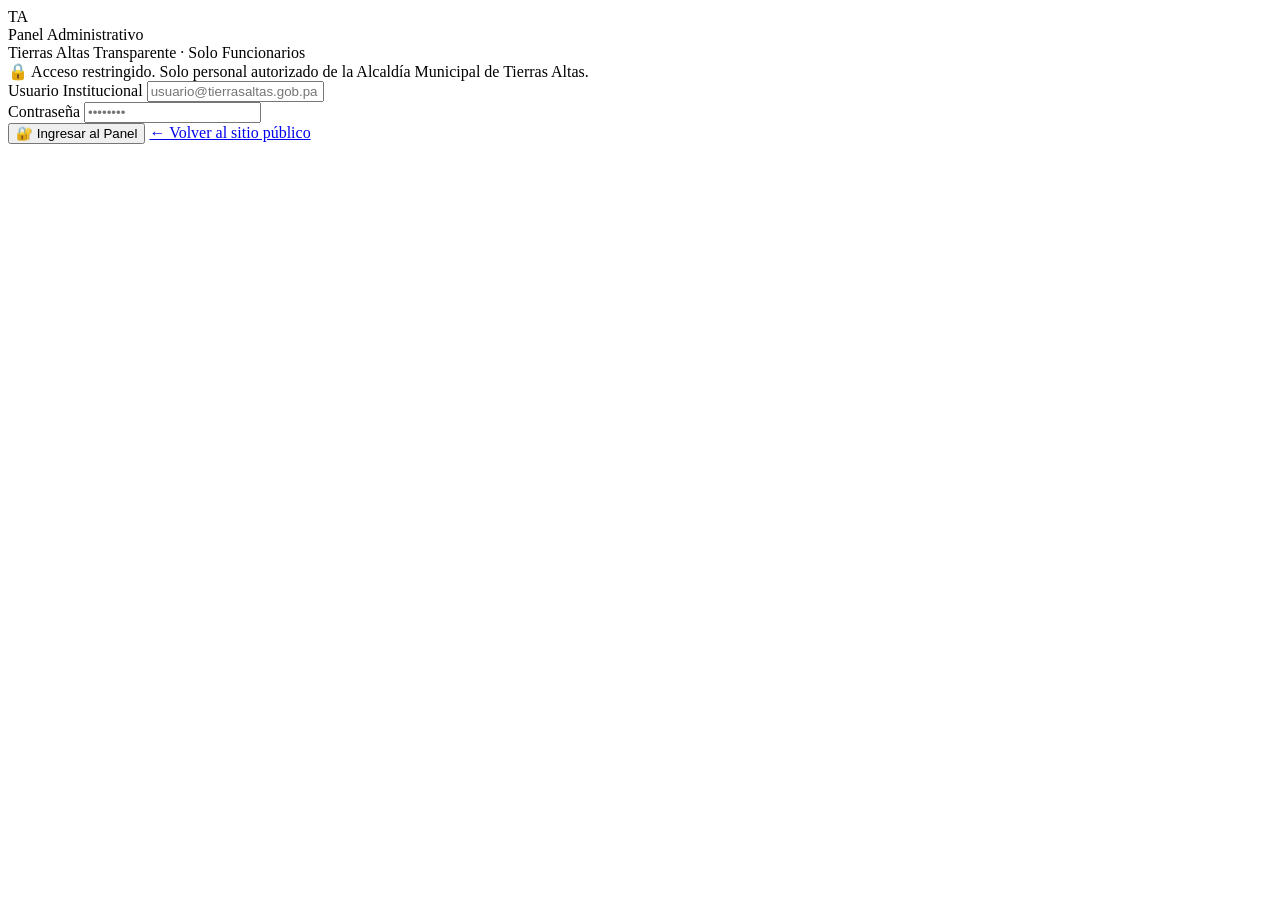
==== admin/index.html @ c55354de "Add files via upload" ====
<!DOCTYPE html>
<html lang="es">
<head>
  <meta charset="UTF-8">
  <meta name="viewport" content="width=device-width, initial-scale=1.0">
  <meta name="robots" content="noindex, nofollow">
  <title>Panel Administrativo — Tierras Altas Transparente</title>
  <link rel="preconnect" href="https://fonts.googleapis.com">
  <link href="https://fonts.googleapis.com/css2?family=Fraunces:ital,wght@0,600;0,700;1,300&family=DM+Sans:wght@300;400;500;600&display=swap" rel="stylesheet">
  <link rel="stylesheet" href="css/admin.css">
</head>
<body class="admin-body">

  <!-- LOGIN SCREEN -->
  <div class="admin-login" id="adminLogin">
    <div class="login-card">
      <div class="login-logo">
        <div class="nav-escudo">TA</div>
        <div>
          <div class="login-title">Panel Administrativo</div>
          <div class="login-sub">Tierras Altas Transparente · Solo Funcionarios</div>
        </div>
      </div>
      <div class="login-warning">
        🔒 Acceso restringido. Solo personal autorizado de la Alcaldía Municipal de Tierras Altas.
      </div>
      <div class="login-form">
        <div class="lf-group">
          <label class="lf-label" for="admin-user">Usuario Institucional</label>
          <input class="lf-input" type="text" id="admin-user" placeholder="usuario@tierrasaltas.gob.pa" autocomplete="username">
        </div>
        <div class="lf-group">
          <label class="lf-label" for="admin-pass">Contraseña</label>
          <input class="lf-input" type="password" id="admin-pass" placeholder="••••••••" autocomplete="current-password">
        </div>
        <div class="lf-error" id="login-error"></div>
        <button class="lf-btn" onclick="adminLogin()">🔐 Ingresar al Panel</button>
        <a href="../index.html" class="lf-back">← Volver al sitio público</a>
      </div>
    </div>
  </div>

  <!-- ADMIN DASHBOARD -->
  <div class="admin-dashboard" id="adminDashboard" style="display:none">

    <!-- SIDEBAR -->
    <aside class="admin-sidebar" id="adminSidebar">
      <div class="sidebar-brand">
        <div class="nav-escudo sm">TA</div>
        <div class="sidebar-brand-text">
          <span class="sb-title">Admin Panel</span>
          <span class="sb-sub">Tierras Altas</span>
        </div>
      </div>

      <nav class="sidebar-nav" aria-label="Menú de administración">
        <div class="sidebar-section-label">Principal</div>
        <a class="sidebar-link active" href="#" onclick="showTab('dashboard', this)" data-tab="dashboard">
          <span class="sl-icon">📊</span> Dashboard
        </a>
        <a class="sidebar-link" href="#" onclick="showTab('presupuesto', this)" data-tab="presupuesto">
          <span class="sl-icon">💰</span> Presupuesto
        </a>
        <a class="sidebar-link" href="#" onclick="showTab('proyectos', this)" data-tab="proyectos">
          <span class="sl-icon">🏗️</span> Proyectos
        </a>

        <div class="sidebar-section-label">Ciudadanía</div>
        <a class="sidebar-link" href="#" onclick="showTab('propuestas', this)" data-tab="propuestas">
          <span class="sl-icon">💡</span> Propuestas
          <span class="sl-badge" id="badge-propuestas">4</span>
        </a>
        <a class="sidebar-link" href="#" onclick="showTab('quejas', this)" data-tab="quejas">
          <span class="sl-icon">🚨</span> Quejas 311
          <span class="sl-badge red" id="badge-quejas">2</span>
        </a>
        <a class="sidebar-link" href="#" onclick="showTab('tramites', this)" data-tab="tramites">
          <span class="sl-icon">📋</span> Trámites
        </a>

        <div class="sidebar-section-label">Rendición</div>
        <a class="sidebar-link" href="#" onclick="showTab('promesas', this)" data-tab="promesas">
          <span class="sl-icon">✅</span> Promesas
        </a>
        <a class="sidebar-link" href="#" onclick="showTab('usuarios', this)" data-tab="usuarios">
          <span class="sl-icon">👥</span> Usuarios Admin
        </a>

        <div class="sidebar-divider"></div>
        <a class="sidebar-link" href="../index.html" target="_blank">
          <span class="sl-icon">🌐</span> Ver Sitio Público
        </a>
        <a class="sidebar-link danger" href="#" onclick="adminLogout()">
          <span class="sl-icon">🚪</span> Cerrar Sesión
        </a>
      </nav>
    </aside>

    <!-- MAIN CONTENT -->
    <main class="admin-main" id="adminMain">

      <!-- TOP BAR -->
      <header class="admin-topbar">
        <div class="topbar-left">
          <button class="sidebar-toggle" onclick="toggleSidebar()" aria-label="Alternar menú">☰</button>
          <div class="topbar-breadcrumb" id="topbarBreadcrumb">Dashboard</div>
        </div>
        <div class="topbar-right">
          <div class="topbar-date" id="topbarDate"></div>
          <div class="admin-avatar" title="Funcionario activo">A</div>
        </div>
      </header>

      <!-- TAB: DASHBOARD -->
      <div class="admin-tab" id="tab-dashboard">
        <div class="tab-header">
          <h1 class="tab-title">Dashboard General</h1>
          <p class="tab-sub">Resumen de actividad de la plataforma en tiempo real.</p>
        </div>

        <div class="admin-kpi-grid">
          <div class="admin-kpi"><div class="akpi-num">B/.2.43M</div><div class="akpi-label">Presupuesto Total</div><div class="akpi-sub">47.3% ejecutado</div></div>
          <div class="admin-kpi"><div class="akpi-num">18</div><div class="akpi-label">Proyectos Activos</div><div class="akpi-sub">5 en construcción</div></div>
          <div class="admin-kpi orange"><div class="akpi-num">4</div><div class="akpi-label">Propuestas Pendientes</div><div class="akpi-sub">Requieren revisión</div></div>
          <div class="admin-kpi red"><div class="akpi-num">2</div><div class="akpi-label">Quejas Sin Asignar</div><div class="akpi-sub">Prioridad alta</div></div>
        </div>

        <div class="admin-row">
          <div class="admin-card half">
            <div class="ac-title">📋 Actividad Reciente</div>
            <div class="activity-list">
              <div class="activity-item"><span class="ai-dot green"></span><div><div class="ai-text">OC-2026-0043 aprobada por Contraloría</div><div class="ai-time">Hace 2h</div></div></div>
              <div class="activity-item"><span class="ai-dot orange"></span><div><div class="ai-text">Propuesta nueva: "Centro Reciclaje Volcán"</div><div class="ai-time">Hace 4h</div></div></div>
              <div class="activity-item"><span class="ai-dot red"></span><div><div class="ai-text">Queja #TAQ-2026-1038 sin asignar (Día 3)</div><div class="ai-time">Hace 6h</div></div></div>
              <div class="activity-item"><span class="ai-dot green"></span><div><div class="ai-text">Proyecto "Cancha Río Sereno" marcado Finalizado</div><div class="ai-time">Ayer</div></div></div>
              <div class="activity-item"><span class="ai-dot blue"></span><div><div class="ai-text">287 votos en propuesta de alumbrado</div><div class="ai-time">Ayer</div></div></div>
            </div>
          </div>
          <div class="admin-card half">
            <div class="ac-title">⚡ Acciones Rápidas</div>
            <div class="quick-actions">
              <button class="qa-btn" onclick="showTab('presupuesto', document.querySelector('[data-tab=presupuesto]'))">💰 Actualizar Datos Presupuestales</button>
              <button class="qa-btn" onclick="showTab('proyectos', document.querySelector('[data-tab=proyectos]'))">🏗️ Actualizar Estado de Proyectos</button>
              <button class="qa-btn orange" onclick="showTab('propuestas', document.querySelector('[data-tab=propuestas]'))">💡 Revisar 4 Propuestas Pendientes</button>
              <button class="qa-btn red" onclick="showTab('quejas', document.querySelector('[data-tab=quejas]'))">🚨 Asignar Quejas Urgentes (2)</button>
              <button class="qa-btn" onclick="showTab('promesas', document.querySelector('[data-tab=promesas]'))">✅ Actualizar Promesas de Gestión</button>
            </div>
          </div>
        </div>
      </div>

      <!-- TAB: PRESUPUESTO -->
      <div class="admin-tab" id="tab-presupuesto" style="display:none">
        <div class="tab-header">
          <h1 class="tab-title">Gestión de Presupuesto</h1>
          <p class="tab-sub">Actualiza los datos de IBI, PIOPS y ejecución por corregimiento.</p>
        </div>
        <div class="admin-card">
          <div class="ac-title">📥 Carga de Datos — Fuente: Autoridad Nacional de Descentralización</div>
          <div class="import-zone">
            <div class="import-icon">📊</div>
            <p>Arrastra o selecciona el archivo CSV/Excel exportado desde el portal AND</p>
            <p class="import-sub">Formatos: .csv, .xlsx, .json · Actualización automática al cargar</p>
            <button class="import-btn">Seleccionar Archivo</button>
          </div>
        </div>

        <div class="admin-card">
          <div class="ac-title">✏️ Actualización Manual de Totales</div>
          <div class="admin-form-grid">
            <div class="af-group">
              <label class="af-label">Total Recibido IBI + PIOPS (B/.)</label>
              <input class="af-input" type="number" value="2430000">
            </div>
            <div class="af-group">
              <label class="af-label">Total Ejecutado (B/.)</label>
              <input class="af-input" type="number" value="1148400">
            </div>
            <div class="af-group">
              <label class="af-label">En Proceso de Ejecución (B/.)</label>
              <input class="af-input" type="number" value="680000">
            </div>
            <div class="af-group">
              <label class="af-label">Año Fiscal</label>
              <select class="af-select"><option>2026</option><option>2025</option></select>
            </div>
          </div>
          <button class="af-submit" onclick="alert('Datos actualizados. Los cambios se reflejan en el sitio público.')">💾 Guardar y Publicar</button>
        </div>
      </div>

      <!-- TAB: PROYECTOS -->
      <div class="admin-tab" id="tab-proyectos" style="display:none">
        <div class="tab-header-row">
          <div>
            <h1 class="tab-title">Gestión de Proyectos</h1>
            <p class="tab-sub">Actualiza estado, fotos y ficha técnica de cada proyecto.</p>
          </div>
          <button class="btn-add" onclick="alert('Formulario de nuevo proyecto')">+ Nuevo Proyecto</button>
        </div>

        <div class="admin-card">
          <table class="admin-table">
            <thead>
              <tr>
                <th>Proyecto</th>
                <th>Zona</th>
                <th>Estado</th>
                <th>Monto</th>
                <th>Contratista</th>
                <th>Acciones</th>
              </tr>
            </thead>
            <tbody id="adminProyectosTable"></tbody>
          </table>
        </div>
      </div>

      <!-- TAB: PROPUESTAS -->
      <div class="admin-tab" id="tab-propuestas" style="display:none">
        <div class="tab-header">
          <h1 class="tab-title">Propuestas Ciudadanas</h1>
          <p class="tab-sub">Revisa, aprueba o rechaza propuestas para incluirlas en agenda del Consejo Municipal.</p>
        </div>

        <div class="admin-card">
          <div class="propuestas-admin-list" id="propuestasAdminList"></div>
        </div>
      </div>

      <!-- TAB: QUEJAS -->
      <div class="admin-tab" id="tab-quejas" style="display:none">
        <div class="tab-header">
          <h1 class="tab-title">Gestión de Quejas 311</h1>
          <p class="tab-sub">Asigna reportes a cuadrillas y actualiza el estado de cada ticket.</p>
        </div>

        <div class="admin-card">
          <table class="admin-table">
            <thead>
              <tr>
                <th>Código</th>
                <th>Tipo</th>
                <th>Lugar</th>
                <th>Estado</th>
                <th>Fecha</th>
                <th>Asignar a</th>
                <th>Acción</th>
              </tr>
            </thead>
            <tbody id="adminQuejasTable"></tbody>
          </table>
        </div>
      </div>

      <!-- TAB: TRÁMITES -->
      <div class="admin-tab" id="tab-tramites" style="display:none">
        <div class="tab-header">
          <h1 class="tab-title">Gestión de Trámites</h1>
          <p class="tab-sub">Consulta solicitudes en línea y gestiona pagos pendientes.</p>
        </div>
        <div class="admin-card">
          <div class="ac-title">📋 Solicitudes Recientes</div>
          <table class="admin-table">
            <thead><tr><th>Tipo</th><th>Ciudadano</th><th>Fecha</th><th>Estado Pago</th><th>Acción</th></tr></thead>
            <tbody>
              <tr><td>Paz y Salvo</td><td>J. Martínez (8-724-321)</td><td>11 mar 2026</td><td><span class="estado-badge green">Pagado</span></td><td><button class="tbtn" onclick="alert('Documento generado')">Generar Doc</button></td></tr>
              <tr><td>Licencia Comercial</td><td>R. González (4-112-567)</td><td>10 mar 2026</td><td><span class="estado-badge orange">Pendiente</span></td><td><button class="tbtn" onclick="alert('Verificando pago...')">Verificar</button></td></tr>
              <tr><td>Permiso Construcción</td><td>M. Ábrego (8-803-999)</td><td>9 mar 2026</td><td><span class="estado-badge green">Pagado</span></td><td><button class="tbtn">Aprobar</button></td></tr>
            </tbody>
          </table>
        </div>
      </div>

      <!-- TAB: PROMESAS -->
      <div class="admin-tab" id="tab-promesas" style="display:none">
        <div class="tab-header">
          <h1 class="tab-title">Rendición de Cuentas</h1>
          <p class="tab-sub">Actualiza el porcentaje de cumplimiento de cada promesa de gestión.</p>
        </div>
        <div class="admin-card">
          <div class="promesas-admin-list" id="promesasAdminList"></div>
          <button class="af-submit" style="margin-top:1.5rem" onclick="alert('Cambios guardados y publicados en el sitio.')">💾 Guardar y Publicar Cambios</button>
        </div>
      </div>

      <!-- TAB: USUARIOS -->
      <div class="admin-tab" id="tab-usuarios" style="display:none">
        <div class="tab-header-row">
          <div>
            <h1 class="tab-title">Usuarios Administrativos</h1>
            <p class="tab-sub">Gestiona el acceso de funcionarios al panel.</p>
          </div>
          <button class="btn-add" onclick="alert('Formulario de nuevo usuario')">+ Nuevo Usuario</button>
        </div>
        <div class="admin-card">
          <table class="admin-table">
            <thead><tr><th>Nombre</th><th>Email</th><th>Rol</th><th>Último Acceso</th><th>Estado</th><th>Acción</th></tr></thead>
            <tbody>
              <tr><td>Admin Principal</td><td>admin@tierrasaltas.gob.pa</td><td><span class="rol-badge">Superadmin</span></td><td>Hoy, 8:32am</td><td><span class="estado-badge green">Activo</span></td><td><button class="tbtn">Editar</button></td></tr>
              <tr><td>Rosa Prescott</td><td>r.prescott@tierrasaltas.gob.pa</td><td><span class="rol-badge blue">Editor</span></td><td>Ayer</td><td><span class="estado-badge green">Activo</span></td><td><button class="tbtn">Editar</button></td></tr>
              <tr><td>Carlos Ábrego</td><td>c.abrego@tierrasaltas.gob.pa</td><td><span class="rol-badge gray">Visor</span></td><td>5 mar 2026</td><td><span class="estado-badge orange">Inactivo</span></td><td><button class="tbtn">Editar</button></td></tr>
            </tbody>
          </table>
        </div>
      </div>

    </main>
  </div>

  <script>
    /* ── LOGIN ── */
    function adminLogin() {
      const user = document.getElementById('admin-user').value;
      const pass = document.getElementById('admin-pass').value;
      const err  = document.getElementById('login-error');

      // Demo: cualquier usuario/contraseña no vacíos
      if (!user || !pass) {
        err.textContent = 'Ingresa tu usuario y contraseña.';
        err.style.display = 'block';
        return;
      }
      // En producción: autenticación real contra backend seguro
      document.getElementById('adminLogin').style.display = 'none';
      document.getElementById('adminDashboard').style.display = 'flex';
      document.getElementById('topbarDate').textContent = new Date().toLocaleDateString('es-PA', { weekday:'long', day:'numeric', month:'long', year:'numeric' });
      initAdminData();
    }

    document.getElementById('admin-pass').addEventListener('keydown', e => {
      if (e.key === 'Enter') adminLogin();
    });

    function adminLogout() {
      if (confirm('¿Cerrar sesión del panel administrativo?')) {
        document.getElementById('adminDashboard').style.display = 'none';
        document.getElementById('adminLogin').style.display   = 'flex';
        document.getElementById('admin-user').value = '';
        document.getElementById('admin-pass').value = '';
      }
    }

    /* ── TABS ── */
    function showTab(tabName, link) {
      document.querySelectorAll('.admin-tab').forEach(t => t.style.display = 'none');
      document.querySelectorAll('.sidebar-link').forEach(l => l.classList.remove('active'));
      document.getElementById('tab-' + tabName).style.display = 'block';
      if (link) link.classList.add('active');
      document.getElementById('topbarBreadcrumb').textContent =
        link ? link.textContent.trim().replace(/^\S+\s/, '') : tabName;
    }

    function toggleSidebar() {
      document.getElementById('adminSidebar').classList.toggle('collapsed');
    }

    /* ── DATOS ── */
    function initAdminData() {
      renderAdminProyectos();
      renderAdminQuejas();
      renderAdminPropuestas();
      renderAdminPromesas();
    }

    const PROYECTOS_DATA = [
      { nombre: 'Pavimentación Calle Principal', zona: 'Volcán',        estado: 'finalizado',  monto: 'B/.145,000', empresa: 'Const. Chiriquí S.A.' },
      { nombre: 'Mejora Acueducto',              zona: 'Cerro Punta',   estado: 'construccion',monto: 'B/.87,500',  empresa: 'HidroAndes S.A.'     },
      { nombre: 'Ampliación Mercado Municipal',  zona: 'C. Piedra',     estado: 'detenido',    monto: 'B/.210,000', empresa: 'Sin adjudicar'        },
      { nombre: 'Cancha Multipropósito',         zona: 'Río Sereno',    estado: 'finalizado',  monto: 'B/.110,000', empresa: 'Deportivo Bocas S.A.' },
      { nombre: 'Aceras Accesibles',             zona: 'Paso Ancho',    estado: 'construccion',monto: 'B/.42,000',  empresa: 'Pavimentos del Sur'   },
    ];

    function renderAdminProyectos() {
      const t = document.getElementById('adminProyectosTable');
      if (!t) return;
      const estadoColors = { finalizado:'green', construccion:'orange', detenido:'red' };
      const estadoLabels = { finalizado:'Finalizado', construccion:'En Construcción', detenido:'Detenido' };
      t.innerHTML = PROYECTOS_DATA.map(p => `
        <tr>
          <td><strong>${p.nombre}</strong></td>
          <td>${p.zona}</td>
          <td><span class="estado-badge ${estadoColors[p.estado]}">${estadoLabels[p.estado]}</span></td>
          <td>${p.monto}</td>
          <td>${p.empresa}</td>
          <td>
            <button class="tbtn" onclick="alert('Editando: ${p.nombre}')">✏️ Editar</button>
            <button class="tbtn" onclick="alert('Subir fotos para: ${p.nombre}')">📸 Fotos</button>
          </td>
        </tr>
      `).join('');
    }

    const QUEJAS_DATA = [
      { codigo:'#TAQ-2026-1041', tipo:'Luminaria', lugar:'Volcán, Av. Principal', estado:'resuelto', fecha:'6 mar' },
      { codigo:'#TAQ-2026-1038', tipo:'Bache',     lugar:'Paso Ancho, C. 2da',   estado:'proceso',  fecha:'8 mar' },
      { codigo:'#TAQ-2026-1035', tipo:'Tubería',   lugar:'Cerro Punta, S4',       estado:'proceso',  fecha:'6 mar' },
      { codigo:'#TAQ-2026-1029', tipo:'Árbol',     lugar:'Río Sereno, Camino',    estado:'abierto',  fecha:'10 mar'},
    ];

    function renderAdminQuejas() {
      const t = document.getElementById('adminQuejasTable');
      if (!t) return;
      const cuadrillas = ['Cuadrilla Norte','Cuadrilla Sur','Cuadrilla Centro','Cuadrilla Este'];
      const estadoColors = { resuelto:'green', proceso:'blue', abierto:'red' };
      const estadoLabels = { resuelto:'Resuelto', proceso:'En Proceso', abierto:'Sin Asignar' };
      t.innerHTML = QUEJAS_DATA.map(q => `
        <tr>
          <td><code>${q.codigo}</code></td>
          <td>${q.tipo}</td>
          <td>${q.lugar}</td>
          <td><span class="estado-badge ${estadoColors[q.estado]}">${estadoLabels[q.estado]}</span></td>
          <td>${q.fecha}</td>
          <td>
            <select class="af-select sm" onchange="alert('Asignado a: '+this.value)">
              <option value="">Asignar...</option>
              ${cuadrillas.map(c => `<option>${c}</option>`).join('')}
            </select>
          </td>
          <td>
            <button class="tbtn" onclick="alert('Estado actualizado para ${q.codigo}')">Actualizar</button>
          </td>
        </tr>
      `).join('');
    }

    const PROPUESTAS_ADMIN = [
      { id:'PA1', nombre:'Alumbrado LED Barrio Las Flores', zona:'Volcán',      votos:287, cedula:'8-XXX-XXX', estado:'pendiente' },
      { id:'PA2', nombre:'Centro de Acopio de Residuos',   zona:'Cerro Punta', votos:224, cedula:'6-XXX-XXX', estado:'pendiente' },
      { id:'PA3', nombre:'Reparación Puente Peatonal',     zona:'Paso Ancho',  votos:179, cedula:'8-XXX-XXX', estado:'aprobada'  },
      { id:'PA4', nombre:'Biblioteca Comunitaria Digital', zona:'Río Sereno',  votos:134, cedula:'4-XXX-XXX', estado:'pendiente' },
    ];

    function renderAdminPropuestas() {
      const c = document.getElementById('propuestasAdminList');
      if (!c) return;
      c.innerHTML = PROPUESTAS_ADMIN.map(p => `
        <div class="propuesta-admin-card">
          <div class="pac-header">
            <div>
              <div class="pac-nombre">${p.nombre}</div>
              <div class="pac-meta">${p.zona} · ${p.votos} votos · Cédula verificada: ${p.cedula}</div>
            </div>
            <span class="estado-badge ${p.estado === 'aprobada' ? 'green' : 'orange'}">${p.estado === 'aprobada' ? '✔ Aprobada' : '⏳ Pendiente'}</span>
          </div>
          <div class="pac-actions">
            <button class="tbtn green" onclick="aprobarPropuesta('${p.id}')">✅ Aprobar para Agenda</button>
            <button class="tbtn" onclick="alert('Solicitar más info sobre: ${p.nombre}')">📝 Pedir información</button>
            <button class="tbtn red" onclick="alert('Rechazada: ${p.nombre}')">✕ Rechazar</button>
          </div>
        </div>
      `).join('');
    }

    function aprobarPropuesta(id) {
      const p = PROPUESTAS_ADMIN.find(x => x.id === id);
      if (p) {
        p.estado = 'aprobada';
        renderAdminPropuestas();
        document.getElementById('badge-propuestas').textContent =
          PROPUESTAS_ADMIN.filter(x => x.estado === 'pendiente').length;
        alert(`✅ Propuesta aprobada.\nSe notificará al ciudadano y se incluirá en la agenda del próximo Consejo Municipal.`);
      }
    }

    const PROMESAS_DATA = [
      { texto: 'Pavimentar calles principales de Volcán', estado: 'cumplida', pct: 100 },
      { texto: 'Dotar de alumbrado LED al 80% del distrito', estado: 'proceso', pct: 52 },
      { texto: 'Digitalizar trámites de ventanilla', estado: 'proceso', pct: 35 },
      { texto: 'Cancha multipropósito en Río Sereno', estado: 'cumplida', pct: 100 },
      { texto: 'Planta de tratamiento agua en Cerro Punta', estado: 'pendiente', pct: 8 },
      { texto: 'Programa empleo agrícola juvenil', estado: 'proceso', pct: 61 },
    ];

    function renderAdminPromesas() {
      const c = document.getElementById('promesasAdminList');
      if (!c) return;
      c.innerHTML = PROMESAS_DATA.map((p, i) => `
        <div class="promesa-admin-row">
          <div class="par-texto">${p.texto}</div>
          <select class="af-select sm" onchange="PROMESAS_DATA[${i}].estado=this.value">
            <option value="cumplida" ${p.estado==='cumplida'?'selected':''}>✔ Cumplida</option>
            <option value="proceso"  ${p.estado==='proceso'?'selected':''}>🔄 En Proceso</option>
            <option value="pendiente"${p.estado==='pendiente'?'selected':''}>⏳ Pendiente</option>
          </select>
          <div class="par-pct-wrap">
            <input type="range" min="0" max="100" value="${p.pct}"
                   oninput="this.nextElementSibling.textContent=this.value+'%'; PROMESAS_DATA[${i}].pct=parseInt(this.value)">
            <span class="par-pct">${p.pct}%</span>
          </div>
        </div>
      `).join('');
    }
  </script>
  <script src="js/admin.js"></script>
</body>
</html>
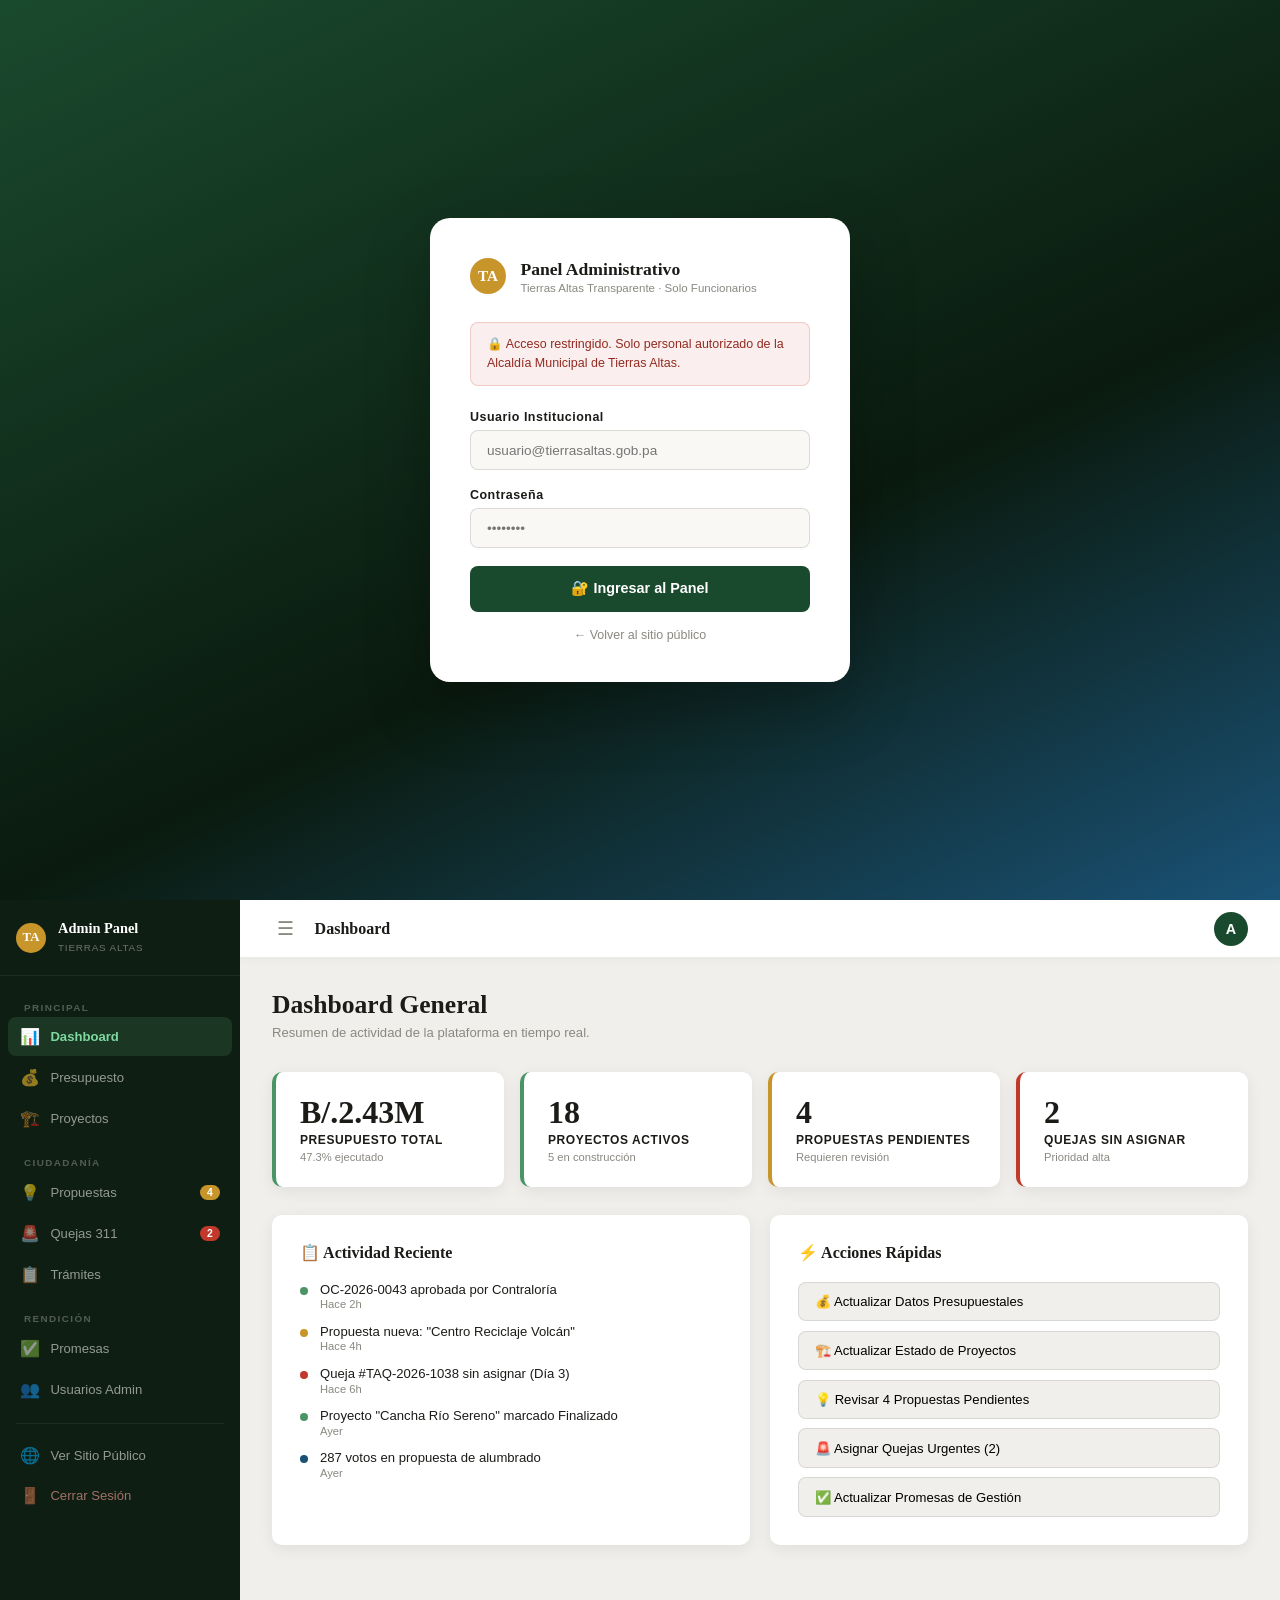
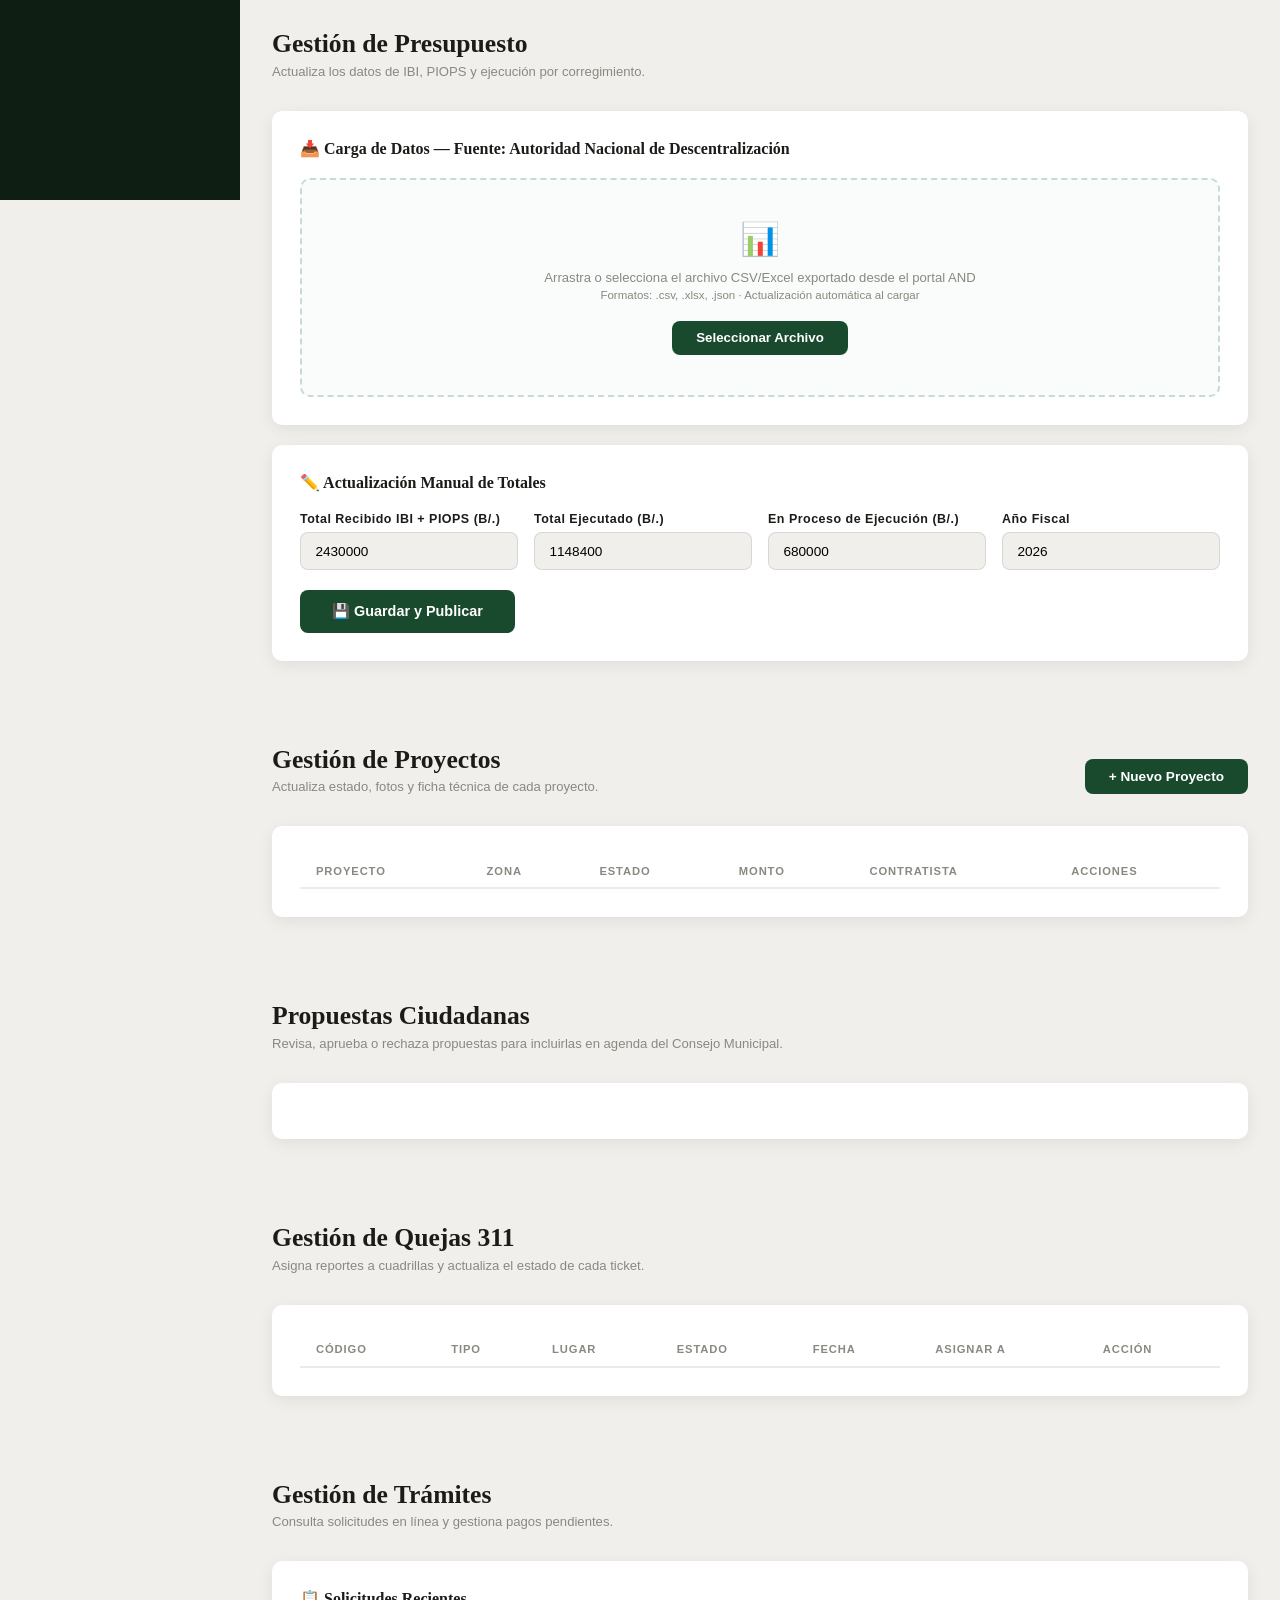
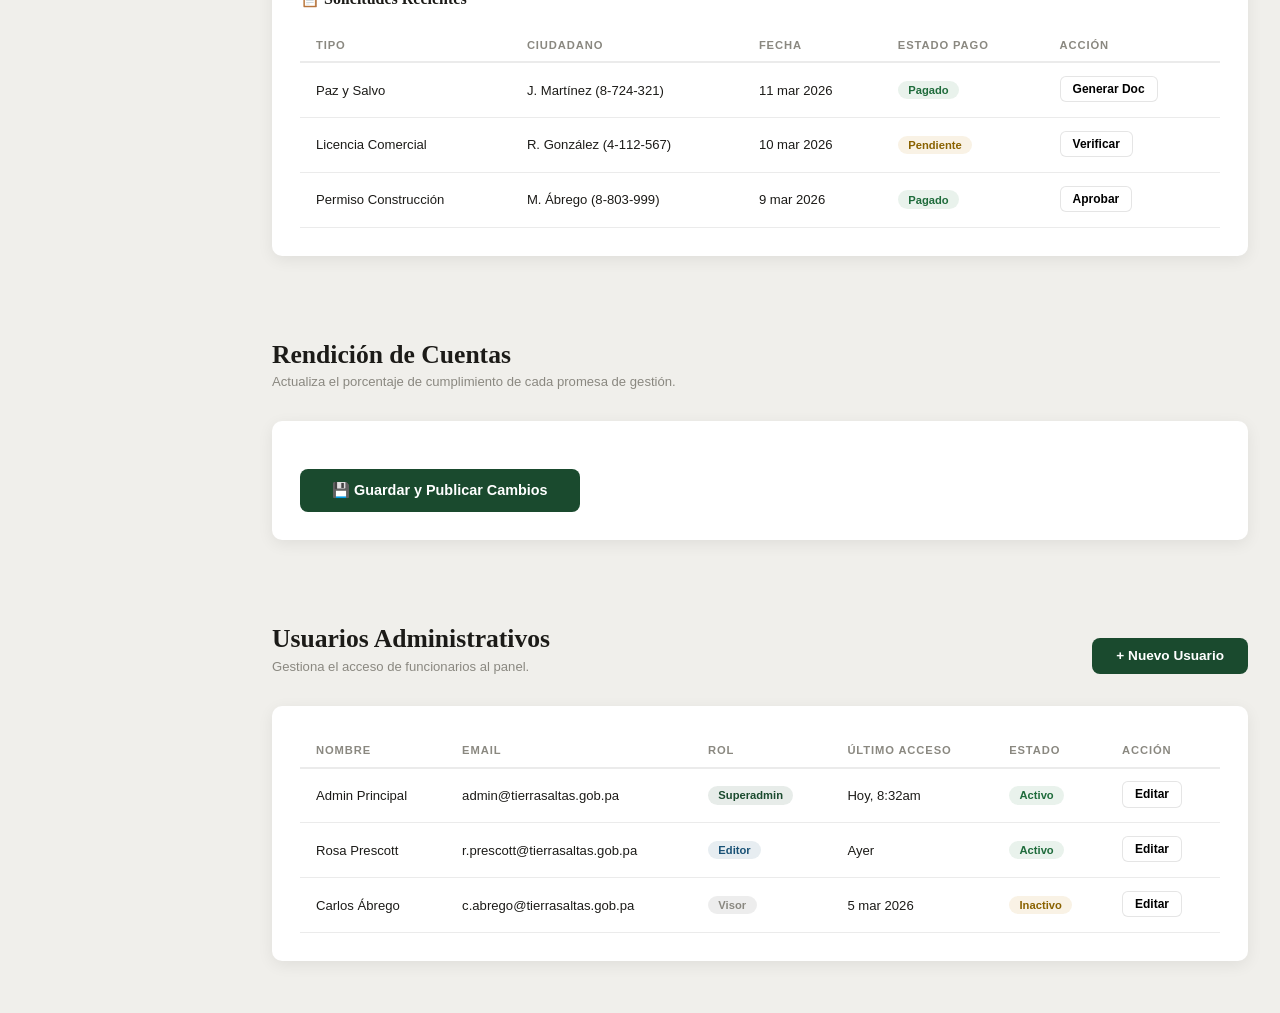
==== commit 7f8394a1: "Add files via upload" ====
--- a/admin/index.html
+++ b/admin/index.html
@@ -3,7 +3,32 @@
 <head>
   <meta charset="UTF-8">
   <meta name="viewport" content="width=device-width, initial-scale=1.0">
-  <meta name="robots" content="noindex, nofollow">
+  <meta name="robots" content="noindex, nofollow, noarchive, nosnippet">
+
+  <!-- ══ CABECERAS DE SEGURIDAD — PANEL ADMIN (más estrictas) ══ -->
+
+  <!-- CSP estricta — sin conexiones externas desde el admin -->
+  <meta http-equiv="Content-Security-Policy"
+    content="default-src 'self';
+             script-src 'self';
+             style-src 'self' https://fonts.googleapis.com;
+             font-src 'self' https://fonts.gstatic.com;
+             img-src 'self' data:;
+             connect-src 'self';
+             frame-src 'none';
+             object-src 'none';
+             base-uri 'self';
+             form-action 'self';">
+
+  <meta http-equiv="X-Frame-Options" content="DENY">
+  <meta http-equiv="X-Content-Type-Options" content="nosniff">
+  <meta name="referrer" content="no-referrer">
+
+  <!-- Sin caché para el panel admin — datos sensibles -->
+  <meta http-equiv="Cache-Control" content="no-store, no-cache, must-revalidate, private">
+  <meta http-equiv="Pragma" content="no-cache">
+
+  <!-- ══ FIN CABECERAS DE SEGURIDAD ══ -->
   <title>Panel Administrativo — Tierras Altas Transparente</title>
   <link rel="preconnect" href="https://fonts.googleapis.com">
   <link href="https://fonts.googleapis.com/css2?family=Fraunces:ital,wght@0,600;0,700;1,300&family=DM+Sans:wght@300;400;500;600&display=swap" rel="stylesheet">
@@ -34,7 +59,7 @@
           <input class="lf-input" type="password" id="admin-pass" placeholder="••••••••" autocomplete="current-password">
         </div>
         <div class="lf-error" id="login-error"></div>
-        <button class="lf-btn" onclick="adminLogin()">🔐 Ingresar al Panel</button>
+        <button class="lf-btn" id="btnAdminLogin">🔐 Ingresar al Panel</button>
         <a href="../index.html" class="lf-back">← Volver al sitio público</a>
       </div>
     </div>
@@ -55,34 +80,34 @@
 
       <nav class="sidebar-nav" aria-label="Menú de administración">
         <div class="sidebar-section-label">Principal</div>
-        <a class="sidebar-link active" href="#" onclick="showTab('dashboard', this)" data-tab="dashboard">
+        <a class="sidebar-link active" href="#" data-tab="dashboard">
           <span class="sl-icon">📊</span> Dashboard
         </a>
-        <a class="sidebar-link" href="#" onclick="showTab('presupuesto', this)" data-tab="presupuesto">
+        <a class="sidebar-link" href="#" data-tab="presupuesto">
           <span class="sl-icon">💰</span> Presupuesto
         </a>
-        <a class="sidebar-link" href="#" onclick="showTab('proyectos', this)" data-tab="proyectos">
+        <a class="sidebar-link" href="#" data-tab="proyectos">
           <span class="sl-icon">🏗️</span> Proyectos
         </a>
 
         <div class="sidebar-section-label">Ciudadanía</div>
-        <a class="sidebar-link" href="#" onclick="showTab('propuestas', this)" data-tab="propuestas">
+        <a class="sidebar-link" href="#" data-tab="propuestas">
           <span class="sl-icon">💡</span> Propuestas
           <span class="sl-badge" id="badge-propuestas">4</span>
         </a>
-        <a class="sidebar-link" href="#" onclick="showTab('quejas', this)" data-tab="quejas">
+        <a class="sidebar-link" href="#" data-tab="quejas">
           <span class="sl-icon">🚨</span> Quejas 311
           <span class="sl-badge red" id="badge-quejas">2</span>
         </a>
-        <a class="sidebar-link" href="#" onclick="showTab('tramites', this)" data-tab="tramites">
+        <a class="sidebar-link" href="#" data-tab="tramites">
           <span class="sl-icon">📋</span> Trámites
         </a>
 
         <div class="sidebar-section-label">Rendición</div>
-        <a class="sidebar-link" href="#" onclick="showTab('promesas', this)" data-tab="promesas">
+        <a class="sidebar-link" href="#" data-tab="promesas">
           <span class="sl-icon">✅</span> Promesas
         </a>
-        <a class="sidebar-link" href="#" onclick="showTab('usuarios', this)" data-tab="usuarios">
+        <a class="sidebar-link" href="#" data-tab="usuarios">
           <span class="sl-icon">👥</span> Usuarios Admin
         </a>
 
@@ -90,7 +115,7 @@
         <a class="sidebar-link" href="../index.html" target="_blank">
           <span class="sl-icon">🌐</span> Ver Sitio Público
         </a>
-        <a class="sidebar-link danger" href="#" onclick="adminLogout()">
+        <a class="sidebar-link danger" href="#" id="btnAdminLogout">
           <span class="sl-icon">🚪</span> Cerrar Sesión
         </a>
       </nav>
@@ -102,7 +127,7 @@
       <!-- TOP BAR -->
       <header class="admin-topbar">
         <div class="topbar-left">
-          <button class="sidebar-toggle" onclick="toggleSidebar()" aria-label="Alternar menú">☰</button>
+          <button class="sidebar-toggle" id="btnSidebarToggle" aria-label="Alternar menú">☰</button>
           <div class="topbar-breadcrumb" id="topbarBreadcrumb">Dashboard</div>
         </div>
         <div class="topbar-right">
@@ -139,11 +164,11 @@
           <div class="admin-card half">
             <div class="ac-title">⚡ Acciones Rápidas</div>
             <div class="quick-actions">
-              <button class="qa-btn" onclick="showTab('presupuesto', document.querySelector('[data-tab=presupuesto]'))">💰 Actualizar Datos Presupuestales</button>
-              <button class="qa-btn" onclick="showTab('proyectos', document.querySelector('[data-tab=proyectos]'))">🏗️ Actualizar Estado de Proyectos</button>
-              <button class="qa-btn orange" onclick="showTab('propuestas', document.querySelector('[data-tab=propuestas]'))">💡 Revisar 4 Propuestas Pendientes</button>
-              <button class="qa-btn red" onclick="showTab('quejas', document.querySelector('[data-tab=quejas]'))">🚨 Asignar Quejas Urgentes (2)</button>
-              <button class="qa-btn" onclick="showTab('promesas', document.querySelector('[data-tab=promesas]'))">✅ Actualizar Promesas de Gestión</button>
+              <button class="qa-btn" data-tab="presupuesto" class="qa-btn">💰 Actualizar Datos Presupuestales</button>
+              <button class="qa-btn" data-tab="proyectos">🏗️ Actualizar Estado de Proyectos</button>
+              <button class="qa-btn orange" data-tab="propuestas" class="qa-btn orange">💡 Revisar 4 Propuestas Pendientes</button>
+              <button class="qa-btn red" data-tab="quejas" class="qa-btn red">🚨 Asignar Quejas Urgentes (2)</button>
+              <button class="qa-btn" data-tab="promesas" class="qa-btn">✅ Actualizar Promesas de Gestión</button>
             </div>
           </div>
         </div>
@@ -185,7 +210,7 @@
               <select class="af-select"><option>2026</option><option>2025</option></select>
             </div>
           </div>
-          <button class="af-submit" onclick="alert('Datos actualizados. Los cambios se reflejan en el sitio público.')">💾 Guardar y Publicar</button>
+          <button class="af-submit" class="af-submit">💾 Guardar y Publicar</button>
         </div>
       </div>
 
@@ -196,7 +221,7 @@
             <h1 class="tab-title">Gestión de Proyectos</h1>
             <p class="tab-sub">Actualiza estado, fotos y ficha técnica de cada proyecto.</p>
           </div>
-          <button class="btn-add" onclick="alert('Formulario de nuevo proyecto')">+ Nuevo Proyecto</button>
+          <button class="btn-add" class="btn-add">+ Nuevo Proyecto</button>
         </div>
 
         <div class="admin-card">
@@ -264,8 +289,8 @@
           <table class="admin-table">
             <thead><tr><th>Tipo</th><th>Ciudadano</th><th>Fecha</th><th>Estado Pago</th><th>Acción</th></tr></thead>
             <tbody>
-              <tr><td>Paz y Salvo</td><td>J. Martínez (8-724-321)</td><td>11 mar 2026</td><td><span class="estado-badge green">Pagado</span></td><td><button class="tbtn" onclick="alert('Documento generado')">Generar Doc</button></td></tr>
-              <tr><td>Licencia Comercial</td><td>R. González (4-112-567)</td><td>10 mar 2026</td><td><span class="estado-badge orange">Pendiente</span></td><td><button class="tbtn" onclick="alert('Verificando pago...')">Verificar</button></td></tr>
+              <tr><td>Paz y Salvo</td><td>J. Martínez (8-724-321)</td><td>11 mar 2026</td><td><span class="estado-badge green">Pagado</span></td><td><button class="tbtn">Generar Doc</button></td></tr>
+              <tr><td>Licencia Comercial</td><td>R. González (4-112-567)</td><td>10 mar 2026</td><td><span class="estado-badge orange">Pendiente</span></td><td><button class="tbtn">Verificar</button></td></tr>
               <tr><td>Permiso Construcción</td><td>M. Ábrego (8-803-999)</td><td>9 mar 2026</td><td><span class="estado-badge green">Pagado</span></td><td><button class="tbtn">Aprobar</button></td></tr>
             </tbody>
           </table>
@@ -280,7 +305,7 @@
         </div>
         <div class="admin-card">
           <div class="promesas-admin-list" id="promesasAdminList"></div>
-          <button class="af-submit" style="margin-top:1.5rem" onclick="alert('Cambios guardados y publicados en el sitio.')">💾 Guardar y Publicar Cambios</button>
+          <button class="af-submit" style="margin-top:1.5rem">💾 Guardar y Publicar Cambios</button>
         </div>
       </div>
 
@@ -291,7 +316,7 @@
             <h1 class="tab-title">Usuarios Administrativos</h1>
             <p class="tab-sub">Gestiona el acceso de funcionarios al panel.</p>
           </div>
-          <button class="btn-add" onclick="alert('Formulario de nuevo usuario')">+ Nuevo Usuario</button>
+          <button class="btn-add">+ Nuevo Usuario</button>
         </div>
         <div class="admin-card">
           <table class="admin-table">
@@ -384,8 +409,8 @@
           <td>${p.monto}</td>
           <td>${p.empresa}</td>
           <td>
-            <button class="tbtn" onclick="alert('Editando: ${p.nombre}')">✏️ Editar</button>
-            <button class="tbtn" onclick="alert('Subir fotos para: ${p.nombre}')">📸 Fotos</button>
+            <button class="tbtn">✏️ Editar</button>
+            <button class="tbtn">📸 Fotos</button>
           </td>
         </tr>
       `).join('');
@@ -418,7 +443,7 @@
             </select>
           </td>
           <td>
-            <button class="tbtn" onclick="alert('Estado actualizado para ${q.codigo}')">Actualizar</button>
+            <button class="tbtn">Actualizar</button>
           </td>
         </tr>
       `).join('');
@@ -444,9 +469,9 @@
             <span class="estado-badge ${p.estado === 'aprobada' ? 'green' : 'orange'}">${p.estado === 'aprobada' ? '✔ Aprobada' : '⏳ Pendiente'}</span>
           </div>
           <div class="pac-actions">
-            <button class="tbtn green" onclick="aprobarPropuesta('${p.id}')">✅ Aprobar para Agenda</button>
-            <button class="tbtn" onclick="alert('Solicitar más info sobre: ${p.nombre}')">📝 Pedir información</button>
-            <button class="tbtn red" onclick="alert('Rechazada: ${p.nombre}')">✕ Rechazar</button>
+            <button class="tbtn green">✅ Aprobar para Agenda</button>
+            <button class="tbtn">📝 Pedir información</button>
+            <button class="tbtn red">✕ Rechazar</button>
           </div>
         </div>
       `).join('');
@@ -492,6 +517,7 @@
       `).join('');
     }
   </script>
+  <script src="../js/seguridad.js"></script>
   <script src="js/admin.js"></script>
 </body>
 </html>
--- a/admin/css/admin.css
+++ b/admin/css/admin.css
@@ -0,0 +1,335 @@
+/* ══════════════════════════════════════
+   ADMIN.CSS — Panel Administrativo
+   Tierras Altas Transparente v1.0
+══════════════════════════════════════ */
+:root {
+  --admin-sidebar: #0f1e13;
+  --admin-sidebar-hover: rgba(255,255,255,0.06);
+  --admin-bg: #f0efeb;
+  --admin-card: #ffffff;
+  --admin-border: rgba(0,0,0,0.08);
+  --verde: #1a4a2e;
+  --verde-light: #4a9465;
+  --oro: #c8952a;
+  --rojo: #c0392b;
+  --cielo: #1a5276;
+  --text: #1c1b18;
+  --muted: #8a8880;
+  --font: 'DM Sans', sans-serif;
+  --font-d: 'Fraunces', serif;
+  --r: 10px;
+  --shadow: 0 4px 16px rgba(0,0,0,0.07);
+  --transition: all 0.2s cubic-bezier(0.4,0,0.2,1);
+}
+*, *::before, *::after { margin:0; padding:0; box-sizing:border-box; }
+body { font-family:var(--font); background:var(--admin-bg); color:var(--text); -webkit-font-smoothing:antialiased; }
+a { text-decoration:none; color:inherit; }
+button { font-family:var(--font); cursor:pointer; border:none; }
+input, select, textarea { font-family:var(--font); }
+
+.nav-escudo {
+  width:36px; height:36px; border-radius:50%;
+  background:var(--oro); display:flex; align-items:center; justify-content:center;
+  font-family:var(--font-d); font-size:0.95rem; color:white; font-weight:700; flex-shrink:0;
+}
+.nav-escudo.sm { width:30px; height:30px; font-size:0.8rem; }
+
+/* ── LOGIN ── */
+.admin-login {
+  min-height:100vh;
+  background:linear-gradient(155deg, var(--verde) 0%, #0a1a0e 60%, var(--cielo) 100%);
+  display:flex; align-items:center; justify-content:center; padding:2rem;
+}
+.login-card {
+  background:white; border-radius:20px; padding:2.5rem;
+  max-width:420px; width:100%;
+  box-shadow:0 24px 64px rgba(0,0,0,0.25);
+}
+.login-logo { display:flex; align-items:center; gap:0.9rem; margin-bottom:1.75rem; }
+.login-title { font-family:var(--font-d); font-size:1.1rem; font-weight:700; }
+.login-sub { font-size:0.72rem; color:var(--muted); margin-top:0.15rem; }
+.login-warning {
+  background:rgba(192,57,43,0.08); border:1px solid rgba(192,57,43,0.2);
+  border-radius:8px; padding:0.75rem 1rem;
+  font-size:0.78rem; color:#922b21; margin-bottom:1.5rem; line-height:1.5;
+}
+.lf-group { margin-bottom:1.1rem; }
+.lf-label { display:block; font-size:0.78rem; font-weight:600; margin-bottom:0.4rem; letter-spacing:0.04em; }
+.lf-input {
+  width:100%; padding:0.72rem 1rem;
+  border:1.5px solid rgba(0,0,0,0.12); border-radius:8px;
+  font-size:0.85rem; outline:none; transition:border-color 0.2s; background:#f9f8f5;
+}
+.lf-input:focus { border-color:var(--verde-light); background:white; }
+.lf-error { color:var(--rojo); font-size:0.78rem; margin-bottom:0.75rem; }
+.lf-btn {
+  width:100%; background:var(--verde); color:white;
+  padding:0.9rem; border-radius:8px;
+  font-size:0.9rem; font-weight:600; transition:background 0.2s;
+}
+.lf-btn:hover { background:#2d6a46; }
+.lf-back { display:block; text-align:center; margin-top:1rem; font-size:0.78rem; color:var(--muted); }
+.lf-back:hover { color:var(--text); }
+
+/* ── DASHBOARD ── */
+.admin-dashboard { display:flex; min-height:100vh; }
+
+/* SIDEBAR */
+.admin-sidebar {
+  width:240px; flex-shrink:0;
+  background:var(--admin-sidebar);
+  display:flex; flex-direction:column;
+  position:sticky; top:0; height:100vh;
+  overflow-y:auto; transition:width 0.25s;
+}
+.admin-sidebar.collapsed { width:60px; }
+.admin-sidebar.collapsed .sidebar-brand-text,
+.admin-sidebar.collapsed .sl-badge,
+.admin-sidebar.collapsed .sidebar-section-label { display:none; }
+.admin-sidebar.collapsed .sidebar-link { justify-content:center; padding:0.75rem; }
+.admin-sidebar.collapsed .sl-icon { margin:0; }
+
+.sidebar-brand {
+  display:flex; align-items:center; gap:0.75rem;
+  padding:1.25rem 1rem;
+  border-bottom:1px solid rgba(255,255,255,0.06);
+  margin-bottom:0.5rem;
+}
+.sb-title { font-family:var(--font-d); color:white; font-size:0.9rem; font-weight:600; display:block; }
+.sb-sub { font-size:0.62rem; color:rgba(255,255,255,0.38); letter-spacing:0.08em; text-transform:uppercase; }
+
+.sidebar-section-label {
+  font-size:0.62rem; font-weight:700; letter-spacing:0.14em;
+  text-transform:uppercase; color:rgba(255,255,255,0.28);
+  padding:0.6rem 1rem 0.3rem; margin-top:0.5rem;
+}
+.sidebar-nav { display:flex; flex-direction:column; padding:0 0.5rem; flex:1; }
+.sidebar-link {
+  display:flex; align-items:center; gap:0.65rem;
+  padding:0.62rem 0.75rem; border-radius:8px;
+  font-size:0.82rem; font-weight:500;
+  color:rgba(255,255,255,0.55);
+  transition:var(--transition); margin-bottom:2px;
+}
+.sidebar-link:hover { background:var(--admin-sidebar-hover); color:white; }
+.sidebar-link.active { background:rgba(74,148,101,0.2); color:#7dd9a0; font-weight:600; }
+.sidebar-link.danger { color:rgba(241,156,146,0.65); }
+.sidebar-link.danger:hover { background:rgba(192,57,43,0.15); color:#f19c92; }
+.sl-icon { font-size:1rem; flex-shrink:0; }
+.sl-badge {
+  margin-left:auto; background:var(--oro); color:white;
+  font-size:0.65rem; font-weight:700; padding:0.12rem 0.45rem;
+  border-radius:100px; min-width:18px; text-align:center;
+}
+.sl-badge.red { background:var(--rojo); }
+.sidebar-divider { height:1px; background:rgba(255,255,255,0.06); margin:0.75rem 0.5rem; }
+
+/* MAIN */
+.admin-main { flex:1; display:flex; flex-direction:column; overflow-x:hidden; }
+
+.admin-topbar {
+  background:white; border-bottom:1px solid var(--admin-border);
+  padding:0 2rem; height:58px;
+  display:flex; align-items:center; justify-content:space-between;
+  position:sticky; top:0; z-index:100;
+  box-shadow:0 2px 8px rgba(0,0,0,0.04);
+}
+.topbar-left { display:flex; align-items:center; gap:1rem; }
+.sidebar-toggle {
+  background:none; font-size:1.2rem; color:var(--muted);
+  padding:0.3rem; border-radius:6px; transition:background 0.2s;
+}
+.sidebar-toggle:hover { background:rgba(0,0,0,0.05); }
+.topbar-breadcrumb { font-family:var(--font-d); font-size:1rem; font-weight:600; }
+.topbar-right { display:flex; align-items:center; gap:1rem; }
+.topbar-date { font-size:0.75rem; color:var(--muted); }
+.admin-avatar {
+  width:34px; height:34px; border-radius:50%;
+  background:var(--verde); color:white;
+  display:flex; align-items:center; justify-content:center;
+  font-weight:700; font-size:0.9rem; cursor:pointer;
+}
+
+/* TABS */
+.admin-tab { padding:2rem; flex:1; }
+.tab-header { margin-bottom:2rem; }
+.tab-header-row {
+  display:flex; align-items:flex-end; justify-content:space-between;
+  margin-bottom:2rem; gap:1rem; flex-wrap:wrap;
+}
+.tab-title { font-family:var(--font-d); font-size:1.6rem; font-weight:700; margin-bottom:0.3rem; }
+.tab-sub { font-size:0.82rem; color:var(--muted); }
+
+/* KPIs */
+.admin-kpi-grid {
+  display:grid; grid-template-columns:repeat(auto-fit,minmax(180px,1fr));
+  gap:1rem; margin-bottom:1.75rem;
+}
+.admin-kpi {
+  background:var(--admin-card); border-radius:var(--r);
+  padding:1.5rem; box-shadow:var(--shadow);
+  border-left:4px solid var(--verde-light);
+}
+.admin-kpi.orange { border-left-color:var(--oro); }
+.admin-kpi.red    { border-left-color:var(--rojo); }
+.akpi-num { font-family:var(--font-d); font-size:2rem; font-weight:700; line-height:1; }
+.akpi-label { font-size:0.75rem; font-weight:600; text-transform:uppercase; letter-spacing:0.05em; margin-top:0.35rem; }
+.akpi-sub { font-size:0.7rem; color:var(--muted); margin-top:0.2rem; }
+
+/* CARDS */
+.admin-card {
+  background:var(--admin-card); border-radius:var(--r);
+  padding:1.75rem; box-shadow:var(--shadow); margin-bottom:1.25rem;
+}
+.admin-row { display:grid; grid-template-columns:1fr 1fr; gap:1.25rem; }
+.ac-title { font-family:var(--font-d); font-size:1rem; font-weight:600; margin-bottom:1.25rem; }
+
+/* ACTIVITY */
+.activity-list { display:flex; flex-direction:column; gap:0.85rem; }
+.activity-item { display:flex; align-items:flex-start; gap:0.75rem; }
+.ai-dot { width:8px; height:8px; border-radius:50%; flex-shrink:0; margin-top:5px; }
+.ai-dot.green  { background:var(--verde-light); }
+.ai-dot.orange { background:var(--oro); }
+.ai-dot.red    { background:var(--rojo); }
+.ai-dot.blue   { background:var(--cielo); }
+.ai-text { font-size:0.82rem; }
+.ai-time { font-size:0.7rem; color:var(--muted); margin-top:0.1rem; }
+
+/* QUICK ACTIONS */
+.quick-actions { display:flex; flex-direction:column; gap:0.6rem; }
+.qa-btn {
+  width:100%; padding:0.7rem 1rem;
+  border:1.5px solid rgba(0,0,0,0.1); border-radius:8px;
+  background:var(--admin-bg); font-size:0.82rem; font-weight:500;
+  text-align:left; transition:var(--transition);
+}
+.qa-btn:hover { border-color:var(--verde-light); background:rgba(74,148,101,0.05); }
+.qa-btn.orange:hover { border-color:var(--oro); background:rgba(200,149,42,0.06); }
+.qa-btn.red:hover    { border-color:var(--rojo); background:rgba(192,57,43,0.06); }
+
+/* IMPORT */
+.import-zone {
+  border:2px dashed rgba(74,148,101,0.3); border-radius:10px;
+  padding:2.5rem; text-align:center;
+  background:rgba(74,148,101,0.03); transition:var(--transition);
+}
+.import-zone:hover { border-color:var(--verde-light); background:rgba(74,148,101,0.07); }
+.import-icon { font-size:2rem; margin-bottom:0.75rem; }
+.import-zone p { font-size:0.82rem; color:var(--muted); margin-bottom:0.25rem; }
+.import-sub { font-size:0.72rem !important; }
+.import-btn {
+  margin-top:1rem; padding:0.6rem 1.5rem;
+  background:var(--verde); color:white; border-radius:8px;
+  font-weight:600; transition:background 0.2s;
+}
+.import-btn:hover { background:#2d6a46; }
+
+/* FORM */
+.admin-form-grid { display:grid; grid-template-columns:repeat(auto-fit,minmax(200px,1fr)); gap:1rem; }
+.af-group { display:flex; flex-direction:column; gap:0.4rem; }
+.af-label { font-size:0.78rem; font-weight:600; letter-spacing:0.04em; }
+.af-input, .af-select {
+  padding:0.65rem 0.9rem;
+  border:1.5px solid rgba(0,0,0,0.1); border-radius:8px;
+  font-size:0.85rem; background:var(--admin-bg);
+  outline:none; transition:border-color 0.2s; appearance:none;
+}
+.af-input:focus, .af-select:focus { border-color:var(--verde-light); background:white; }
+.af-select.sm { padding:0.38rem 0.65rem; font-size:0.76rem; }
+.af-submit {
+  margin-top:1.25rem; padding:0.8rem 2rem;
+  background:var(--verde); color:white;
+  border-radius:8px; font-weight:600; font-size:0.9rem;
+  transition:background 0.2s;
+}
+.af-submit:hover { background:#2d6a46; }
+
+/* TABLE */
+.admin-table { width:100%; border-collapse:collapse; font-size:0.82rem; }
+.admin-table th {
+  text-align:left; padding:0.65rem 1rem;
+  font-size:0.7rem; font-weight:700; text-transform:uppercase;
+  letter-spacing:0.08em; color:var(--muted);
+  border-bottom:2px solid var(--admin-border);
+}
+.admin-table td {
+  padding:0.8rem 1rem;
+  border-bottom:1px solid var(--admin-border);
+  vertical-align:middle;
+}
+.admin-table tr:hover td { background:rgba(0,0,0,0.015); }
+
+/* BADGES */
+.estado-badge {
+  display:inline-flex; align-items:center;
+  padding:0.2rem 0.65rem; border-radius:100px;
+  font-size:0.7rem; font-weight:700;
+}
+.estado-badge.green  { background:rgba(74,148,101,0.12); color:#1e6b3b; }
+.estado-badge.orange { background:rgba(200,149,42,0.12); color:#8a6200; }
+.estado-badge.red    { background:rgba(192,57,43,0.1);   color:#922b21; }
+.estado-badge.blue   { background:rgba(26,82,118,0.1);   color:#1a5276; }
+
+.rol-badge {
+  display:inline-flex; padding:0.2rem 0.65rem; border-radius:100px;
+  font-size:0.7rem; font-weight:700;
+  background:rgba(26,74,46,0.1); color:var(--verde);
+}
+.rol-badge.blue { background:rgba(26,82,118,0.1); color:var(--cielo); }
+.rol-badge.gray { background:rgba(0,0,0,0.07);    color:var(--muted); }
+
+.tbtn {
+  padding:0.32rem 0.75rem; border-radius:6px;
+  border:1.5px solid rgba(0,0,0,0.1); background:white;
+  font-size:0.75rem; font-weight:600;
+  transition:var(--transition); margin-right:4px; margin-bottom:2px;
+}
+.tbtn:hover { border-color:var(--verde-light); color:var(--verde-light); }
+.tbtn.green { border-color:rgba(74,148,101,0.4); color:var(--verde-light); }
+.tbtn.green:hover { background:var(--verde-light); color:white; }
+.tbtn.red   { border-color:rgba(192,57,43,0.3);   color:var(--rojo); }
+.tbtn.red:hover { background:var(--rojo); color:white; }
+
+/* PROPUESTAS ADMIN */
+.propuestas-admin-list { display:flex; flex-direction:column; gap:0.9rem; }
+.propuesta-admin-card {
+  border:1px solid var(--admin-border); border-radius:var(--r);
+  padding:1.25rem; transition:var(--transition);
+}
+.propuesta-admin-card:hover { box-shadow:var(--shadow); }
+.pac-header { display:flex; justify-content:space-between; align-items:flex-start; margin-bottom:0.9rem; gap:1rem; }
+.pac-nombre { font-family:var(--font-d); font-size:0.95rem; font-weight:600; margin-bottom:0.3rem; }
+.pac-meta   { font-size:0.75rem; color:var(--muted); }
+.pac-actions { display:flex; gap:0.5rem; flex-wrap:wrap; }
+
+/* PROMESAS ADMIN */
+.promesas-admin-list { display:flex; flex-direction:column; gap:0.9rem; }
+.promesa-admin-row {
+  display:grid; grid-template-columns:1fr auto auto;
+  align-items:center; gap:1rem;
+  padding:0.9rem 1rem; border-radius:8px;
+  border:1px solid var(--admin-border);
+  background:var(--admin-bg);
+}
+.par-texto { font-size:0.85rem; font-weight:500; }
+.par-pct-wrap { display:flex; align-items:center; gap:0.6rem; min-width:140px; }
+.par-pct-wrap input[type=range] { flex:1; accent-color:var(--verde-light); }
+.par-pct { font-size:0.78rem; font-weight:700; color:var(--verde); min-width:32px; text-align:right; }
+
+/* ADD BUTTON */
+.btn-add {
+  padding:0.65rem 1.5rem;
+  background:var(--verde); color:white;
+  border-radius:8px; font-weight:600; font-size:0.85rem;
+  transition:background 0.2s; white-space:nowrap;
+}
+.btn-add:hover { background:#2d6a46; }
+
+/* RESPONSIVE */
+@media (max-width: 768px) {
+  .admin-sidebar { position:fixed; z-index:200; transform:translateX(-100%); height:100vh; }
+  .admin-sidebar.mobile-open { transform:translateX(0); }
+  .admin-row { grid-template-columns:1fr; }
+  .admin-tab { padding:1.25rem; }
+  .promesa-admin-row { grid-template-columns:1fr; }
+}
